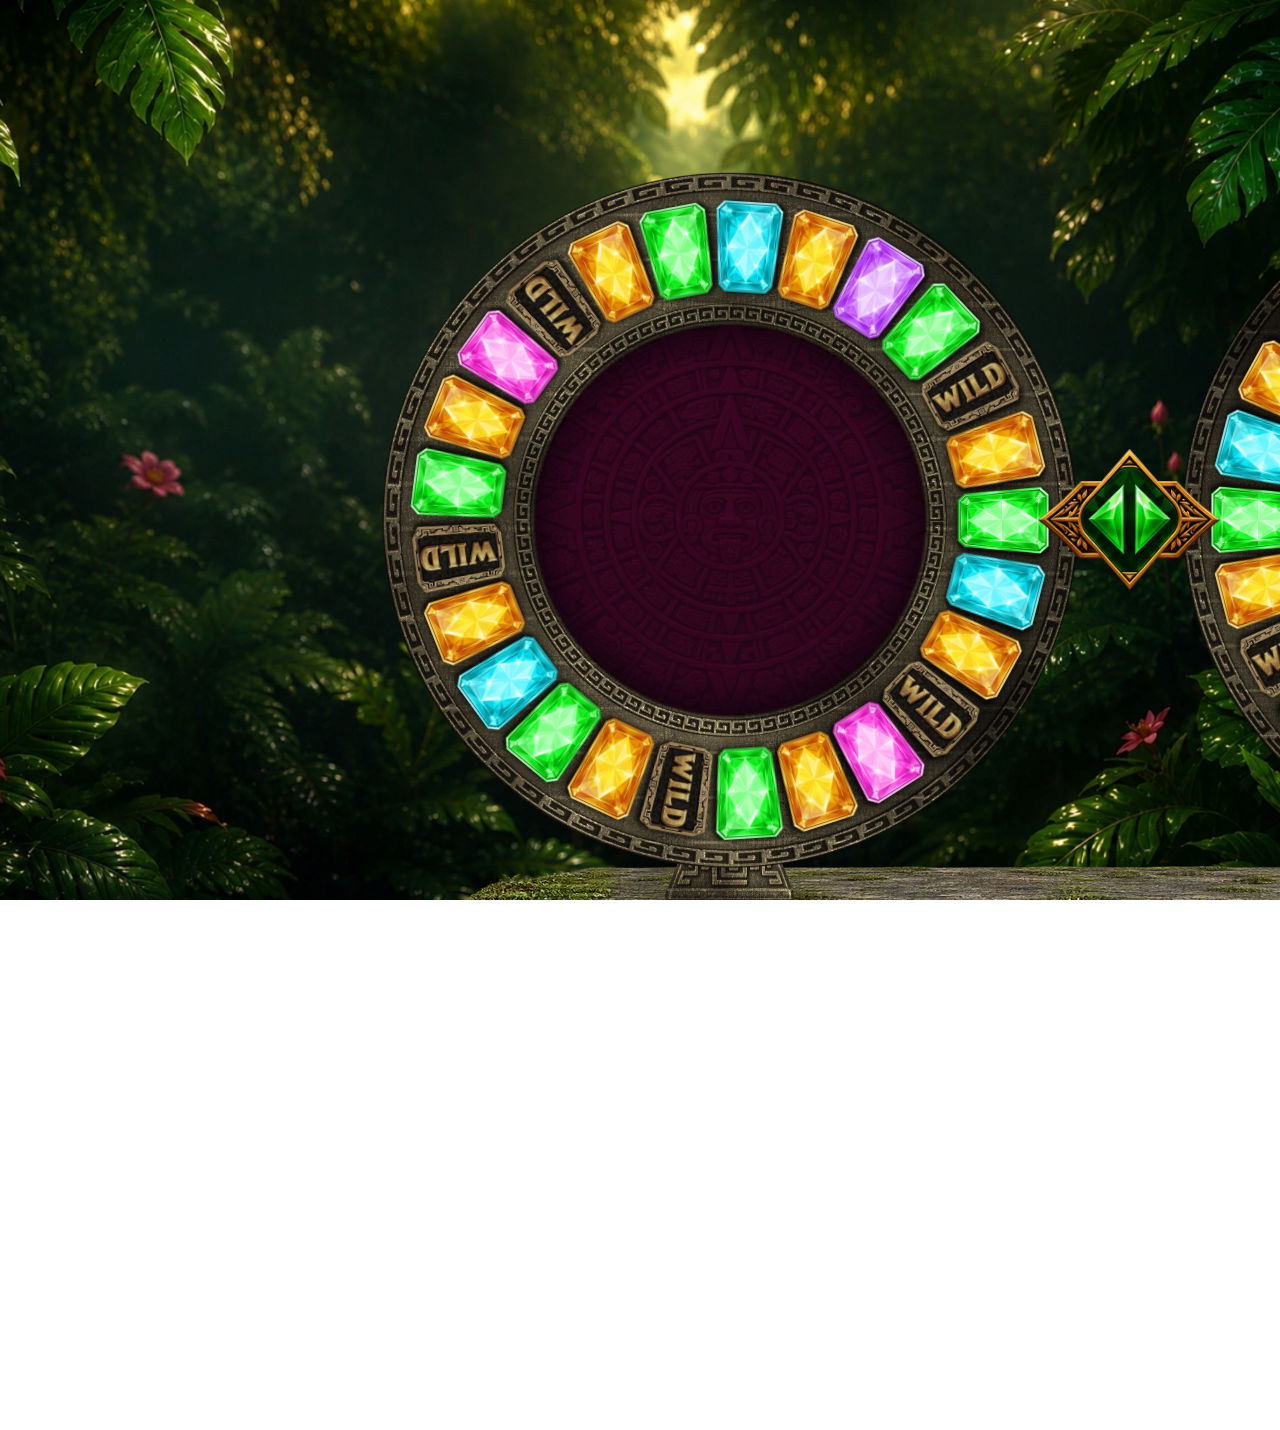
==== assets/wheel-v6clean-25/game-published/index.html @ 26af7097 "25-position aztec wheels like the live game: bigger gems (130 px), no separators, medallion +14 px s" ====
<!doctype html><html lang="en"><head><meta charset="utf-8"/><link rel="icon" href="./favicon.png"/><meta name="viewport" content="width=device-width,initial-scale=1"/><meta name="description" content="Web site created using create-react-app"/><title>Double Wheel</title><script src="./replay.js"></script><script defer="defer" src="./static/js/main.d348ebcc.js"></script><link href="./static/css/main.be085d95.css" rel="stylesheet"><style>.background_video{display:none!important}.wheel_stonesCon canvas,.wheel_stonesCon2 canvas{opacity:0!important}.wheel-container{scale:1.058;translate:138px -1px}.wheel-container2{scale:1.058;translate:205px 1px}.con-amazonPrincess{translate:-50px 0}.arrow-container{margin-left:170px}.App{background:#0b140d url(./static/media/background.c09b372e03a655d69d97.webp) center/cover no-repeat!important}.con-amazonPrincess{width:850px!important;height:850px!important}.con-amazonPrincess>div{transform:scale(2.8333);transform-origin:0 0}.CrashVisualization,.CrashHistoryBar,.topTableCounter_container,.PlayerList,.App>section{opacity:0!important;pointer-events:none!important}</style><style>.stonesCon img{width:130px!important;margin:0!important;filter:drop-shadow(0 6px 3px rgba(0,0,0,.7)) drop-shadow(0 0 5px rgba(0,0,0,.45))}.stonesCon img.wild{width:130px!important;margin:0!important}.stonesCon img.s1{left:812.7px;top:353.6px;transform:rotate(-14.40deg)}.stonesCon img.s2{left:825.0px;top:450.6px;transform:rotate(0.00deg)}.stonesCon img.s3{left:812.7px;top:547.6px;transform:rotate(14.40deg)}.stonesCon img.s4{left:776.8px;top:638.5px;transform:rotate(28.80deg)}.stonesCon img.s5{left:719.3px;top:717.6px;transform:rotate(43.20deg)}.stonesCon img.s6{left:644.0px;top:779.9px;transform:rotate(57.60deg)}.stonesCon img.s7{left:555.5px;top:821.5px;transform:rotate(72.00deg)}.stonesCon img.s8{left:459.5px;top:839.8px;transform:rotate(86.40deg)}.stonesCon img.s9{left:361.9px;top:833.7px;transform:rotate(100.80deg)}.stonesCon img.s10{left:268.9px;top:803.5px;transform:rotate(115.20deg)}.stonesCon img.s11{left:186.4px;top:751.1px;transform:rotate(129.60deg)}.stonesCon img.s12{left:119.5px;top:679.8px;transform:rotate(144.00deg)}.stonesCon img.s13{left:72.4px;top:594.2px;transform:rotate(158.40deg)}.stonesCon img.s14{left:48.1px;top:499.5px;transform:rotate(172.80deg)}.stonesCon img.s15{left:48.1px;top:401.7px;transform:rotate(187.20deg)}.stonesCon img.s16{left:72.4px;top:307.0px;transform:rotate(201.60deg)}.stonesCon img.s17{left:119.5px;top:221.4px;transform:rotate(216.00deg)}.stonesCon img.s18{left:186.4px;top:150.1px;transform:rotate(230.40deg)}.stonesCon img.s19{left:268.9px;top:97.7px;transform:rotate(244.80deg)}.stonesCon img.s20{left:361.9px;top:67.5px;transform:rotate(259.20deg)}</style><style>
@font-face{font-family:"AlfaSC";src:url(./static/media/alfa-x.woff) format("woff");font-display:block}
/* multiplier: carved gold numerals, optically centred on the medallion (wheel centre is at y=572 inside the container) */
.wheel-container #final-value,.wheel-container2 #final-value,.wheel-container #final-valueSecond,.wheel-container2 #final-valueSecond,.wheel-container .final-value,.wheel-container2 .final-value{font-family:"AlfaSC",serif!important;font-size:200px!important;line-height:1!important;height:auto!important;letter-spacing:0!important;top:calc(572px - 0.461em)!important;filter:drop-shadow(0 4px 0 #4a2704) drop-shadow(0 9px 10px rgba(0,0,0,.55))}
.wheel-container #final-value:has(.color_wild),.wheel-container2 #final-value:has(.color_wild),.wheel-container #final-valueSecond:has(.color_wild),.wheel-container2 #final-valueSecond:has(.color_wild){font-size:128px!important}
.wheel-container #final-value span.color_wild,.wheel-container2 #final-value span.color_wild,.wheel-container #final-valueSecond span.color_wild,.wheel-container2 #final-valueSecond span.color_wild{text-transform:uppercase}
.wheel-container #final-value span,.wheel-container2 #final-value span,.wheel-container #final-valueSecond span,.wheel-container2 #final-valueSecond span,.wheel-container .final-value span,.wheel-container2 .final-value span{background:linear-gradient(180deg,#fff4b8 0%,#f7cb4d 36%,#dc8e1c 68%,#93500a 100%)!important;-webkit-background-clip:text!important;background-clip:text!important}
</style><style>
/* stone altar under the wheels + a bronze foot under each wheel (painted below the wheels, above the background) */
.con-doubleWheel::before{content:"";position:absolute;left:0;top:0;width:1920px;height:1080px;pointer-events:none;background-repeat:no-repeat;background-image:url(./static/media/foot.webp),url(./static/media/foot.webp),radial-gradient(ellipse at center,rgba(0,0,0,.6) 0,rgba(0,0,0,.35) 45%,rgba(0,0,0,0) 72%),radial-gradient(ellipse at center,rgba(0,0,0,.6) 0,rgba(0,0,0,.35) 45%,rgba(0,0,0,0) 72%),url(./static/media/altar.webp);background-size:130px 70px,130px 70px,190px 26px,190px 26px,1400px 196px;background-position:628px 850px,1428px 850px,598px 906px,1398px 906px,421px 885px}
.sound-toggle{display:none!important}</style><style>.stonesCon img.s21{left:459.5px;top:61.4px;transform:rotate(273.60deg)}.stonesCon img.s22{left:555.5px;top:79.7px;transform:rotate(288.00deg)}.stonesCon img.s23{left:644.0px;top:121.3px;transform:rotate(302.40deg)}.stonesCon img.s24{left:719.3px;top:183.6px;transform:rotate(316.80deg)}.stonesCon img.s25{left:776.8px;top:262.7px;transform:rotate(331.20deg)}</style></head><body><noscript>You need to enable JavaScript to run this app.</noscript><div id="root"></div></body></html>
---- assets/wheel-v6clean-25/game-published/static/css/main.be085d95.css ----
body{-webkit-font-smoothing:antialiased;-moz-osx-font-smoothing:grayscale;font-family:-apple-system,BlinkMacSystemFont,Segoe UI,Roboto,Oxygen,Ubuntu,Cantarell,Fira Sans,Droid Sans,Helvetica Neue,sans-serif;margin:0}code{font-family:source-code-pro,Menlo,Monaco,Consolas,Courier New,monospace}@font-face{font-family:RubikRegular;src:url(../../static/media/Rubik-Regular.37a4d906e92edcd9484c.woff2) format("TrueType")}@font-face{font-family:RubikMedium;src:url(../../static/media/Rubik-Medium.4ddab52b8ff256c80834.woff2) format("TrueType")}@font-face{font-family:RubikLight;src:url(../../static/media/Rubik-Light.8e4b01844ace913e46fc.woff2) format("TrueType")}@font-face{font-family:RubikBold;src:url(../../static/media/Rubik-Bold.d6173c485abd77e07f4b.woff2) format("TrueType")}@font-face{font-family:RubikExtraBold;src:url(../../static/media/Rubik-ExtraBold.1ab45dd33fc066882b45.woff2) format("TrueType")}::-webkit-scrollbar-thumb{border-color:inherit;border-radius:4px;border-style:inset outset outset inset;border-width:8px}::-webkit-scrollbar{height:8px;width:8px}body,html{overflow:hidden}body{--col_1:#f7c328;--col_2:#3ff419;--col_3:#00edff;--col_4:#ff22d6;--col_5:#cc74ff;--grd_gray:linear-gradient(180deg,#c4c4c4,#8b8b8b);--grd_1:linear-gradient(180deg,#ebdd85,#f7c328);--grd_2:linear-gradient(180deg,#3ff419,#258e0f);--grd_3:linear-gradient(180deg,#00edff,#00929d);--grd_4:linear-gradient(180deg,#ff22d6,#ac008c);--grd_5:linear-gradient(180deg,#cc74ff,#6a00b8);--grd_6:linear-gradient(135deg,#f7c328,#3ff419 25%,#00929d 50%,#ff22d6 75%,#cc74ff);--grdRight_1:linear-gradient(90deg,#ebdd85,#f7c328);--grdRight_2:linear-gradient(90deg,#3ff419,#258e0f);--grdRight_3:linear-gradient(90deg,#00edff,#00929d);--grdRight_4:linear-gradient(90deg,#ff22d6,#ac008c);--grdRight_5:linear-gradient(90deg,#cc74ff,#6a00b8);--grdRight_6:linear-gradient(90deg,#f7c328,#3ff419 25%,#00929d 50%,#ff22d6 75%,#cc74ff)}.con-amazonPrincess{bottom:91px;left:-160px;position:absolute;z-index:3}.con-amazonPrincess.pi{bottom:302px;left:120px;transform:scale(2)}.container.prodSTB .nrWinnings .whiteTxt{display:none!important}.roulette-toast{align-items:center;box-sizing:border-box;color:#fff;display:flex;font-size:40px;font-weight:800;isolation:isolate;justify-content:center;line-height:44px;min-height:145px;padding:5px 40px 40px;position:relative;text-align:center;width:100%}.roulette-toast:before{background-image:url(../../static/media/toastB.0a3cec266608dc8d7f9d.webp);background-position:50%;background-repeat:no-repeat;background-size:100% 105%;content:"";inset:0;pointer-events:none;position:absolute;z-index:-1}.rh5v-Overlay_inner{display:none}.stonesCon{height:1000px;margin-top:72px;overflow:visible;width:1000px;z-index:2}.stonesCon img{height:auto;position:absolute;width:120px}.stonesCon img.wild{width:130px}.stonesCon img.s1{display:block;left:823px;top:354px;transform:rotate(-14.4deg)}.stonesCon img.s2{display:block;left:835px;top:453px;transform:rotate(0deg)}.stonesCon img.s3{display:block;left:823px;top:551px;transform:rotate(14.4deg)}.stonesCon img.s4{display:block;left:786px;top:644px;transform:rotate(28.8deg)}.stonesCon img.s5{display:block;left:723px;top:721px;transform:rotate(43.2deg)}.stonesCon img.s6{display:block;left:652px;top:788px;transform:rotate(57.6deg)}.stonesCon img.s7{display:block;left:563px;top:830px;transform:rotate(72deg)}.stonesCon img.s8{display:block;left:466px;top:849px;transform:rotate(86.4deg)}.stonesCon img.s9{display:block;left:362px;top:839px;transform:rotate(100.8deg)}.stonesCon img.s10{display:block;left:272px;top:812px;transform:rotate(.32turn)}.stonesCon img.s11{display:block;left:188px;top:758px;transform:rotate(.36turn)}.stonesCon img.s12{display:block;left:121px;top:686px;transform:rotate(144deg)}.stonesCon img.s13{display:block;left:74px;top:600px;transform:rotate(.44turn)}.stonesCon img.s14{display:block;left:41px;top:501px;transform:rotate(172.8deg)}.stonesCon img.s15{display:block;left:49px;top:405px;transform:rotate(.52turn)}.stonesCon img.s16{display:block;left:74px;top:310px;transform:rotate(201.6deg)}.stonesCon img.s17{display:block;left:121px;top:224px;transform:rotate(216deg)}.stonesCon img.s18{display:block;left:182px;top:143px;transform:rotate(.64turn)}.stonesCon img.s19{display:block;left:272px;top:99px;transform:rotate(.68turn)}.stonesCon img.s20{display:block;left:365px;top:68px;transform:rotate(.72turn)}.stonesCon img.s21{display:block;left:464px;top:61px;transform:rotate(.76turn)}.stonesCon img.s22{display:block;left:561px;top:78px;transform:rotate(288deg)}.stonesCon img.s23{display:block;left:649px;top:120px;transform:rotate(.84turn)}.stonesCon img.s24{display:block;left:725px;top:184px;transform:rotate(.88turn)}.stonesCon img.s25{display:block;left:780px;top:259px;transform:rotate(331.2deg)}.stonesCon img.s26,.stonesCon img.s27,.stonesCon img.s28,.stonesCon img.s29,.stonesCon img.s30{display:none}.wheel_stonesCon,.wheel_stonesCon2{height:1000px;margin-top:12px;overflow:visible;position:relative;width:1000px}.wheel_stonesCon .wheel-background,.wheel_stonesCon2 .wheel-background{height:100%;left:0;object-fit:contain;overflow:hidden;position:absolute;top:0;width:100%;z-index:0}.wheel_stonesCon canvas,.wheel_stonesCon2 canvas{position:relative;z-index:1}.con-doubleWheel{height:100%;left:37px;position:absolute;top:-20px;width:100%;z-index:0}.wheel-container{margin-left:55px}.wheel-container,.wheel-container2{margin-top:-20px;position:absolute;top:0!important;transform:scale(.662)}.wheel-container canvas,.wheel-container2 canvas{height:1000px!important;left:0;position:absolute;top:0;width:1000px!important;z-index:0}.wheel-container #spin-btn,.wheel-container2 #spin-btn{align-items:center;background-color:#fff;border-radius:200px;color:#fff;display:flex;font-size:0;height:50px;justify-content:center;left:979px;line-height:28px;max-height:200px;max-width:200px;padding:0;position:absolute;text-align:center;top:473px;width:50px;z-index:100}.wheel-container .final-value,.wheel-container2 .final-value{border-radius:10px;font-family:RubikExtraBold;font-size:200px;left:379px;letter-spacing:-6px;position:absolute;text-align:center;text-shadow:1px 1px 6px #000;top:440px;width:417px;z-index:2}.wheel-container .final-value span,.wheel-container2 .final-value span{-webkit-text-fill-color:#0000!important;background-clip:text!important;-webkit-background-clip:text!important;background-image:none;color:#0000!important;text-shadow:none!important}.wheel-container .final-value span.color_wild,.wheel-container2 .final-value span.color_wild{background:var(--grdRight_1)}.wheel-container .final-value span.color_gold,.wheel-container2 .final-value span.color_gold{background:var(--grd_1)}.wheel-container .final-value span.color_green,.wheel-container2 .final-value span.color_green{background:var(--grd_2)}.wheel-container .final-value span.color_blue,.wheel-container2 .final-value span.color_blue{background:var(--grd_3)}.wheel-container .final-value span.color_pink,.wheel-container2 .final-value span.color_pink{background:var(--grd_4)}.wheel-container .final-value span.color_violet,.wheel-container2 .final-value span.color_violet{background:var(--grd_5)}.wheel-container .final-value #final-value,.wheel-container .final-value #final-valueSecond,.wheel-container2 .final-value #final-value,.wheel-container2 .final-value #final-valueSecond{display:none}.wheel-container #final-value,.wheel-container #final-valueSecond,.wheel-container2 #final-value,.wheel-container2 #final-valueSecond{background:none;border-radius:10px;color:#fff;font-family:RubikExtraBold;font-size:200px;left:186px;letter-spacing:4px;position:absolute;text-align:center;text-shadow:1px 1px 6px #000;top:456px;width:628px;z-index:2}.wheel-container #final-value #final-valueSecond,.wheel-container #final-valueSecond #final-valueSecond,.wheel-container2 #final-value #final-valueSecond,.wheel-container2 #final-valueSecond #final-valueSecond{transform:rotate(180deg)}.wheel-container #final-value span,.wheel-container #final-valueSecond span,.wheel-container2 #final-value span,.wheel-container2 #final-valueSecond span{-webkit-text-fill-color:#0000!important;background-clip:text!important;-webkit-background-clip:text!important;background-image:none;color:#0000!important;text-shadow:none!important}.wheel-container #final-value span.color_wild,.wheel-container #final-valueSecond span.color_wild,.wheel-container2 #final-value span.color_wild,.wheel-container2 #final-valueSecond span.color_wild{background:var(--grdRight_1)}.wheel-container #final-value span.color_gold,.wheel-container #final-valueSecond span.color_gold,.wheel-container2 #final-value span.color_gold,.wheel-container2 #final-valueSecond span.color_gold{background:var(--grd_1)}.wheel-container #final-value span.color_green,.wheel-container #final-valueSecond span.color_green,.wheel-container2 #final-value span.color_green,.wheel-container2 #final-valueSecond span.color_green{background:var(--grd_2)}.wheel-container #final-value span.color_blue,.wheel-container #final-valueSecond span.color_blue,.wheel-container2 #final-value span.color_blue,.wheel-container2 #final-valueSecond span.color_blue{background:var(--grd_3)}.wheel-container #final-value span.color_pink,.wheel-container #final-valueSecond span.color_pink,.wheel-container2 #final-value span.color_pink,.wheel-container2 #final-valueSecond span.color_pink{background:var(--grd_4)}.wheel-container #final-value span.color_violet,.wheel-container #final-valueSecond span.color_violet,.wheel-container2 #final-value span.color_violet,.wheel-container2 #final-valueSecond span.color_violet{background:var(--grd_5)}.wheel-container #final-value span.color_multicolor.resultColors_12,.wheel-container #final-valueSecond span.color_multicolor.resultColors_12,.wheel-container2 #final-value span.color_multicolor.resultColors_12,.wheel-container2 #final-valueSecond span.color_multicolor.resultColors_12{background:linear-gradient(90deg,var(--col_1) 0,var(--col_2) 100%)}.wheel-container #final-value span.color_multicolor.resultColors_21,.wheel-container #final-valueSecond span.color_multicolor.resultColors_21,.wheel-container2 #final-value span.color_multicolor.resultColors_21,.wheel-container2 #final-valueSecond span.color_multicolor.resultColors_21{background:linear-gradient(90deg,var(--col_2) 0,var(--col_1) 100%)}.wheel-container #final-value span.color_multicolor.resultColors_13,.wheel-container #final-valueSecond span.color_multicolor.resultColors_13,.wheel-container2 #final-value span.color_multicolor.resultColors_13,.wheel-container2 #final-valueSecond span.color_multicolor.resultColors_13{background:linear-gradient(90deg,var(--col_1) 0,var(--col_3) 100%)}.wheel-container #final-value span.color_multicolor.resultColors_31,.wheel-container #final-valueSecond span.color_multicolor.resultColors_31,.wheel-container2 #final-value span.color_multicolor.resultColors_31,.wheel-container2 #final-valueSecond span.color_multicolor.resultColors_31{background:linear-gradient(90deg,var(--col_3) 0,var(--col_1) 100%)}.wheel-container #final-value span.color_multicolor.resultColors_14,.wheel-container #final-valueSecond span.color_multicolor.resultColors_14,.wheel-container2 #final-value span.color_multicolor.resultColors_14,.wheel-container2 #final-valueSecond span.color_multicolor.resultColors_14{background:linear-gradient(90deg,var(--col_1) 0,var(--col_4) 100%)}.wheel-container #final-value span.color_multicolor.resultColors_41,.wheel-container #final-valueSecond span.color_multicolor.resultColors_41,.wheel-container2 #final-value span.color_multicolor.resultColors_41,.wheel-container2 #final-valueSecond span.color_multicolor.resultColors_41{background:linear-gradient(90deg,var(--col_4) 0,var(--col_1) 100%)}.wheel-container #final-value span.color_multicolor.resultColors_15,.wheel-container #final-valueSecond span.color_multicolor.resultColors_15,.wheel-container2 #final-value span.color_multicolor.resultColors_15,.wheel-container2 #final-valueSecond span.color_multicolor.resultColors_15{background:linear-gradient(90deg,var(--col_1) 0,var(--col_5) 100%)}.wheel-container #final-value span.color_multicolor.resultColors_51,.wheel-container #final-valueSecond span.color_multicolor.resultColors_51,.wheel-container2 #final-value span.color_multicolor.resultColors_51,.wheel-container2 #final-valueSecond span.color_multicolor.resultColors_51{background:linear-gradient(90deg,var(--col_5) 0,var(--col_1) 100%)}.wheel-container #final-value span.color_multicolor.resultColors_23,.wheel-container #final-valueSecond span.color_multicolor.resultColors_23,.wheel-container2 #final-value span.color_multicolor.resultColors_23,.wheel-container2 #final-valueSecond span.color_multicolor.resultColors_23{background:linear-gradient(90deg,var(--col_2) 0,var(--col_3) 100%)}.wheel-container #final-value span.color_multicolor.resultColors_32,.wheel-container #final-valueSecond span.color_multicolor.resultColors_32,.wheel-container2 #final-value span.color_multicolor.resultColors_32,.wheel-container2 #final-valueSecond span.color_multicolor.resultColors_32{background:linear-gradient(90deg,var(--col_3) 0,var(--col_2) 100%)}.wheel-container #final-value span.color_multicolor.resultColors_24,.wheel-container #final-valueSecond span.color_multicolor.resultColors_24,.wheel-container2 #final-value span.color_multicolor.resultColors_24,.wheel-container2 #final-valueSecond span.color_multicolor.resultColors_24{background:linear-gradient(90deg,var(--col_2) 0,var(--col_4) 100%)}.wheel-container #final-value span.color_multicolor.resultColors_42,.wheel-container #final-valueSecond span.color_multicolor.resultColors_42,.wheel-container2 #final-value span.color_multicolor.resultColors_42,.wheel-container2 #final-valueSecond span.color_multicolor.resultColors_42{background:linear-gradient(90deg,var(--col_4) 0,var(--col_2) 100%)}.wheel-container #final-value span.color_multicolor.resultColors_25,.wheel-container #final-valueSecond span.color_multicolor.resultColors_25,.wheel-container2 #final-value span.color_multicolor.resultColors_25,.wheel-container2 #final-valueSecond span.color_multicolor.resultColors_25{background:linear-gradient(90deg,var(--col_2) 0,var(--col_5) 100%)}.wheel-container #final-value span.color_multicolor.resultColors_52,.wheel-container #final-valueSecond span.color_multicolor.resultColors_52,.wheel-container2 #final-value span.color_multicolor.resultColors_52,.wheel-container2 #final-valueSecond span.color_multicolor.resultColors_52{background:linear-gradient(90deg,var(--col_5) 0,var(--col_2) 100%)}.wheel-container #final-value span.color_multicolor.resultColors_34,.wheel-container #final-valueSecond span.color_multicolor.resultColors_34,.wheel-container2 #final-value span.color_multicolor.resultColors_34,.wheel-container2 #final-valueSecond span.color_multicolor.resultColors_34{background:linear-gradient(90deg,var(--col_3) 0,var(--col_4) 100%)}.wheel-container #final-value span.color_multicolor.resultColors_43,.wheel-container #final-valueSecond span.color_multicolor.resultColors_43,.wheel-container2 #final-value span.color_multicolor.resultColors_43,.wheel-container2 #final-valueSecond span.color_multicolor.resultColors_43{background:linear-gradient(90deg,var(--col_4) 0,var(--col_3) 100%)}.wheel-container #final-value span.color_multicolor.resultColors_35,.wheel-container #final-valueSecond span.color_multicolor.resultColors_35,.wheel-container2 #final-value span.color_multicolor.resultColors_35,.wheel-container2 #final-valueSecond span.color_multicolor.resultColors_35{background:linear-gradient(90deg,var(--col_3) 0,var(--col_5) 100%)}.wheel-container #final-value span.color_multicolor.resultColors_53,.wheel-container #final-valueSecond span.color_multicolor.resultColors_53,.wheel-container2 #final-value span.color_multicolor.resultColors_53,.wheel-container2 #final-valueSecond span.color_multicolor.resultColors_53{background:linear-gradient(90deg,var(--col_5) 0,var(--col_3) 100%)}.wheel-container #final-value span.color_multicolor.resultColors_45,.wheel-container #final-valueSecond span.color_multicolor.resultColors_45,.wheel-container2 #final-value span.color_multicolor.resultColors_45,.wheel-container2 #final-valueSecond span.color_multicolor.resultColors_45{background:linear-gradient(90deg,var(--col_4) 0,var(--col_5) 100%)}.wheel-container #final-value span.color_multicolor.resultColors_54,.wheel-container #final-valueSecond span.color_multicolor.resultColors_54,.wheel-container2 #final-value span.color_multicolor.resultColors_54,.wheel-container2 #final-valueSecond span.color_multicolor.resultColors_54{background:linear-gradient(90deg,var(--col_5) 0,var(--col_4) 100%)}.wheel-container #final-valueSecond,.wheel-container2 #final-valueSecond{transform:rotate(180deg)}.wheel-container .goodLuck,.wheel-container2 .goodLuck{font-family:RubikBold;font-size:70px;letter-spacing:-2px;line-height:123px;margin:0;width:417px}.spinner-arrow{display:none;height:auto;left:878px;position:fixed;top:468px;width:40px;z-index:1}.spinner-arrow.second{height:auto;left:924px;top:469px;width:40px}.arrow-container{left:831px;position:absolute;top:461px;z-index:1}.arrow-container img#centerGems{height:auto;left:40px;position:absolute;top:8px;width:104px}.arrow-container img#leftArrow{left:0;position:absolute;top:40px;width:100px;z-index:-1}.arrow-container img#rightArrow{left:82px;position:absolute;top:40px;width:100px;z-index:-1}.wheel-container2{margin-left:788px!important;margin-top:28px;transform:rotate(180deg) scale(.662)!important}.jackpotHeader{height:50px;position:absolute;top:65px}.jackpotFooter,.jackpotHeader{background-color:#ff191980;width:100%;z-index:2}.jackpotFooter{bottom:0;height:40px;position:fixed}.nextcrashOddLimit{left:140px;opacity:0;position:relative;text-align:center;top:44px;width:1000px}.nextcrashOddLimit.hidden_false{opacity:1}.nextcrashOddLimit .limit{border-top:1px solid #d8135a;color:#fff;font-family:RubikBold;font-size:25px;line-height:70px;margin-top:42px}.nextcrashOddLimit:before{border-radius:20px;content:"";height:29px;left:488px;position:absolute;top:-17px;width:29px}.nextcrashOddLimit.color1:before{background:linear-gradient(180.29deg,#ededed -7.09%,#c3aedd 84.66%)}.nextcrashOddLimit.color2:before{background:linear-gradient(179.66deg,#ffe814 10.63%,#f90 99.71%)}.nextcrashOddLimit.color3:before{background:linear-gradient(180deg,#53ff32 -7.38%,#179f24)}.nextcrashOddLimit.color4:before{background:linear-gradient(180deg,#32daff -7.38%,#0084e4)}.nextcrashOddLimit.color5:before{background:linear-gradient(180.26deg,#f37efd -13.76%,#f850d3 -3.54%,#ff0ee7 99.78%)}.nextcrashOddLimit.color6:before{background:linear-gradient(90deg,#fff5a1,#ffec41)}.nextcrashOddLimit.color7:before{background:linear-gradient(180deg,#acb4fe 15.59%,#c890ff 78.93%)}.nextcrashOddLimit.color8:before{background:linear-gradient(179.92deg,#8bffff 11.44%,#03c3c3 82.26%)}.nextcrashOddLimit.color9:before{background:linear-gradient(90deg,#ff6fbc,#ff6ac9)}.nextcrashOddLimit.color10:before{background:linear-gradient(90deg,#83ff25,#f0ff91)}.winners-anim-con{height:720px;left:5px;overflow:visible;position:absolute;top:360px;width:1380px;z-index:11}.winners-anim-con .Winner{position:absolute;top:0}.winners-anim-con .Winner.hide_true{display:none}.winners-anim-con .Winner.played_true .win-box{visibility:hidden}.winners-anim-con .win-box{background-image:url(../../static/media/winnerBox.561e4512cd97a2faa974.webp);background-position:50%;background-repeat:no-repeat;background-size:contain;border-radius:12px!important;display:flex;flex-direction:column;justify-content:space-between;padding:25px 83px;width:fit-content}.winners-anim-con .win-box div.flex{display:flex;justify-content:space-between;margin-top:10px}.winners-anim-con .win-box div.flex div{color:#fff;font-family:RubikBold;font-size:24px;height:26px;letter-spacing:1px;line-height:26px;text-align:left}.winners-anim-con .win-box div.flex div:last-child{font-size:27px;letter-spacing:1px;text-align:right}.winners-anim-con .win-box .flex+div{-webkit-text-fill-color:#0000;-webkit-background-clip:text!important;color:#fff;font-family:RubikMedium;font-size:48px;letter-spacing:1px;line-height:70px;padding:0 10px;text-align:center}.winners-anim-con .win-box.color_multicolor .flex+div{background:var(--grd_6)}.winners-anim-con .win-box.color_gold .flex+div{background:var(--grd_1)}.winners-anim-con .win-box.color_green .flex+div{background:var(--grd_2)}.winners-anim-con .win-box.color_blue .flex+div{background:var(--grd_3)}.winners-anim-con .win-box.color_pink .flex+div{background:var(--grd_4)}.winners-anim-con .win-box.color_violet .flex+div{background:var(--grd_5)}.loading-container{align-items:center;background-color:#0e062d;display:flex;justify-content:center;min-height:1080px;width:100%}.loading-container .message-con{color:#fff;font-family:RubikMedium;font-size:22px;position:absolute;text-transform:uppercase;top:150px}.morph-container{align-items:center;display:flex;height:700px;justify-content:center;position:absolute;width:1375px;z-index:1}#fromLottie,#toLottie{position:absolute;width:auto}#fromLottie.poz_1,#toLottie.poz_1{height:1360px;top:-50px}#fromLottie.poz_2,#toLottie.poz_2{height:1230px;top:20px}#fromLottie.poz_3,#toLottie.poz_3{height:1260px;top:40px}#fromLottie.poz_4,#toLottie.poz_4{height:1170px;top:50px}#fromLottie.poz_5,#toLottie.poz_5{height:1450px;top:30px}#fromLottie.poz_6,#toLottie.poz_6{height:1260px;top:0}#fromLottie.poz_7,#toLottie.poz_7{height:1220px;top:60px}#fromLottie.poz_8,#toLottie.poz_8{height:1450px;top:-80px}#fromLottie.poz_9,#toLottie.poz_9{height:1320px;top:-30px}#fromLottie.poz_10,#toLottie.poz_10{height:1570px;top:-20px}.con-spider{left:0;position:absolute;top:-188px}.randEl-container{height:1080px;left:0;position:absolute;top:0;width:1920px}.randEl-container .con-bat{height:auto;left:0;opacity:0;position:absolute;top:200px;width:400px}.App.container{height:100vh;position:relative;width:100vw}.particles{height:1024px;left:-1781px;opacity:.1;position:absolute;top:-1px;width:2583px;z-index:1}.animatedParticles{height:1080px;width:1920px;z-index:1}.animatedParticles,.animatedParticles .lottie_particlesDown{left:0;position:absolute;top:0}.animatedParticles .lottie_particlesUp{position:absolute;right:0;top:0}.background_video{background:url(../../static/media/background.c09b372e03a655d69d97.webp);background-color:#000;height:1080px;left:0;position:absolute;top:0;width:1920px;z-index:-1}.background_video.pi_false,.background_video.pi_true{background-position:50%;background-size:cover}.background_video.starting_true{left:0;position:fixed;top:0}.background_video.starting_false{height:1080px;left:0;position:fixed;top:0;width:1920px}.background_video:after{background:#ff8c57;background:radial-gradient(circle,#ff8c57 0,#e97c58 10%,#8d3a56 54%,#561056 85%,#3c0052 100%);content:"";height:1080px;left:0;opacity:.2;position:absolute;top:0;width:1920px;z-index:0}.CrashVisualization{left:0;position:absolute;top:-60px;width:100%;z-index:2}.CrashVisualization.client_Betone img.logoB{height:45px;margin:10px}.CrashVisualization.client_Betone .CrashVisualization__header{background:#020202}.CrashVisualization__header{border-radius:3px 3px 0 0;border-top:none;box-sizing:border-box;color:#fff;display:flex;font-size:30px;font-weight:700;grid-column:1/3;height:65px;justify-content:space-between;line-height:50px;margin:0;padding:0;position:fixed;text-align:center;top:10px;width:100%;z-index:9}.CrashVisualization__header:before{background:linear-gradient(180deg,#0009,#0000 50%);content:"";height:200px;left:0;position:absolute;top:-10px;width:100%;z-index:-1}.CrashVisualization__header .title{color:#eac810;font-size:46px;letter-spacing:1px;position:absolute;text-shadow:1px 1px 8px #000;width:1920px;z-index:1}.CrashVisualization__header .logoGame{background:url(../../static/media/logoGame.065776f18c896e63d374.webp);background-position:858px 0;background-repeat:no-repeat;background-size:204px;height:443px;position:absolute;text-align:center;width:1920px;z-index:-1}.CrashVisualization__header .sound-toggle{align-items:center;background:none;border:none;cursor:pointer;display:flex;height:65px;justify-content:center;outline:none;padding:8px;position:absolute;right:550px;top:0;width:65px;z-index:101}.CrashVisualization__header .sound-toggle img{display:block;filter:brightness(0) invert(1);height:45px;width:45px}.CrashVisualization__header .sound-toggle img:active,.CrashVisualization__header .sound-toggle img:hover{filter:brightness(0) invert(1) brightness(1.2)}.CrashVisualization__header .round{left:calc(50vw + 450px);line-height:65px;position:absolute}.CrashVisualization__header .round:before{background:#020202;border-bottom:1px solid #020202;border-bottom-left-radius:40px;border-top-left-radius:40px;content:"";height:55px;left:-40px;position:absolute;top:5px;width:550px;z-index:-1}.CrashVisualization__header .round .nr,.CrashVisualization__header .round .txt{color:#fff;font-family:RubikLight;margin-right:15px;text-transform:uppercase}.CrashVisualization__header .round .nr{-webkit-text-fill-color:#0000;-webkit-background-clip:text!important;background:var(--grd_1);font-size:28px;font-weight:700;letter-spacing:2px}.CrashVisualization__header .header-mid{height:65px;left:calc(50vw - 325px);position:absolute}.CrashVisualization__header .sub-title,.CrashVisualization__header .title{font-family:RubikBold;font-size:36px;position:relative;z-index:1}.CrashVisualization__header .title{line-height:65px;text-align:center;top:-128px;width:650px}.CrashVisualization__header .sub-title{font-family:RubikRegular;font-size:24px;top:-136px}.CrashVisualization__header .by{color:#4b4a4a;font-family:RubikLight;font-size:24px;letter-spacing:-1px;line-height:29px;position:absolute;right:684px;top:24px;z-index:10000}.CrashVisualization__header .currentTime{color:#000;display:flex;flex-direction:row;font-size:30px;height:65px;justify-content:end;margin:auto;position:fixed;right:15px;text-align:center;top:10px;will-change:auto;z-index:100}.CrashVisualization__header .currentTime .hour{border-radius:4px;color:#fff;font-family:RubikLight;font-size:38px;line-height:65px;min-width:160px;padding:0;right:1px;text-align:left}.CrashVisualization__header .currentTime .date{color:#cacaca;display:flex;flex-direction:column;font-family:RubikLight;font-size:18px;height:65px;justify-content:center;top:-1px}.CrashVisualization__header .currentTime .date span{line-height:21px}.CrashVisualization__header.client_prodOmni .title{left:-650px;text-align:center;top:0;width:100vw}.CrashVisualization__header.client_Betone .triangle-down{border-top:128px solid #98c154}.CrashVisualization__header.client_Betone .by{display:none}.CrashVisualization__header.client_prodMG{overflow:hidden}.CrashVisualization__header.client_prodMG .triangle-down{border-top:128px solid #b81d1e}.CrashVisualization__header.client_prodMG .MG_icon img.logoM.mag1{height:auto;left:10px!important;position:absolute;top:16px!important;width:60px;z-index:100}.CrashVisualization__header.client_prodMG .MG_icon img.logoM.mag2{height:45px;margin-left:75px;margin-top:13px;width:auto;z-index:100}.CrashVisualization__header.client_prodWIN img.logo{height:45px;margin-left:30px;margin-top:10px}.CrashVisualization__header.client_prodOmni .round .txt,.CrashVisualization__header.client_prodSUB .round .txt{color:#fff}.CrashVisualization__header.client_prodOmni img.logo,.CrashVisualization__header.client_prodSUB img.logo{height:45px;margin-left:30px;margin-top:10px}.CrashVisualization__header.client_CGT .currentTime .date{color:#fff}.CrashVisualization__header.client_CGT img.logo{height:65px;margin-left:15px;width:auto;z-index:2}.CrashVisualization__header.client_CGT img.logo.logo02_svg{height:45px!important;margin-top:10px!important}.CrashVisualization__header.client_CGT .round .txt{color:#fff;font-weight:700!important}.CrashVisualization__header.client_CGT .header-mid{left:auto;width:100%}.CrashVisualization__header.client_CGT .header-mid .title{top:auto}.CrashVisualization__header.client_Betone .header-mid{left:auto;width:100%}.CrashVisualization__header.client_Betone .header-mid .title{top:auto}.CrashVisualization__header.client_prodSTB .header-mid,.CrashVisualization__header.client_prodSUB .header-mid,.CrashVisualization__header.client_prodWIN .header-mid{left:auto;width:100%}.CrashVisualization__header.client_prodSTB .header-mid .title,.CrashVisualization__header.client_prodSUB .header-mid .title,.CrashVisualization__header.client_prodWIN .header-mid .title{top:auto!important}.CrashHistoryBar{background:#02020266;bottom:0;display:flex;flex-wrap:wrap;font-family:RubikRegular;height:95px;max-width:1920px;overflow:hidden;position:fixed;width:100%;z-index:10}.CrashHistoryBar .istoric-tilte{color:#fff;font-family:RubikLight;font-size:35px;font-weight:700;line-height:46px;padding:0 40px 0 17px;text-transform:lowercase}.CrashHistoryBar__round{display:flex;font-family:RubikMedium;font-size:32px;height:fit-content;line-height:40px;padding:3px 10px 2px;width:fit-content;z-index:10}.CrashHistoryBar__round .odd{-webkit-text-fill-color:#0000;-webkit-background-clip:text!important}.CrashHistoryBar__round.gray .odd{background:var(--grd_gray)}.CrashHistoryBar__round.gold .odd{background:var(--grdRight_1)}.CrashHistoryBar__round.green .odd{background:var(--grdRight_2)}.CrashHistoryBar__round.blue .odd{background:var(--grdRight_3)}.CrashHistoryBar__round.pink .odd{background:var(--grdRight_4)}.CrashHistoryBar__round.violet .odd{background:var(--grdRight_5)}.CrashHistoryBar__round svg{height:20px;margin-right:1px;margin-top:12px}.CrashCanvasForOdd-container{margin:0;text-align:center;width:1380px}.CrashCanvasForOdd-container .CrashCanvasForOdd{left:0;letter-spacing:-2px;position:absolute;top:-10px;width:1380px;will-change:auto;z-index:100}.CrashCanvasForOdd-container .CrashCanvasForOdd.first{left:430px}.CrashCanvasForOdd-container .CrashCanvasForOdd.smallest{left:400px}.CrashCanvasForOdd-container .CrashCanvasForOdd.small{left:330px}.CrashCanvasForOdd-container .CrashCanvasForOdd.big{left:240px}.CrashCanvasForOdd-container .CrashCanvasForOdd.bigger{left:210px}.CrashCanvasForOdd-container .CrashCanvasForOdd.biggest{left:140px}.con-breaking{margin-top:140px}.con-breaking div{margin-top:-40px!important}.CrashTopCashOuts.noPlayers+.con-Timer{left:-92px}.con-Timer{left:0;z-index:12}.con-Timer .txtLast5{color:#fff;font-family:RubikBold;font-size:100px;margin-top:130px;text-align:center;width:1920px}.con-Timer.last5_false{top:890px}.con-Timer.last5_false .con-progressBar .progressBar{top:-100px}.con-Timer.last5_true .con-seconds{top:500px}.con-Timer .last5 .txtLast5{color:#fff;font-family:RubikBold;font-size:50px;margin-left:121px;margin-top:-22px;text-align:center;width:1920px}.con-Timer .con-seconds{height:160px;margin-left:39px;margin-top:580px;text-align:center;width:1830px}.con-Timer .seconds{color:#fff;font-size:100px}.wagon-container{animation:wiggle .5s ease infinite;left:0;position:absolute;top:497px;width:1920px;z-index:0}.wagon-container img.wheel{width:100px}svg.wagonPath{margin-left:100px;width:1720px}#cart{height:600px;width:600px}.wagonPath{margin-top:472px}.wheels-con{bottom:167px;left:134px;position:absolute}.wheels-con .backWheel,.wheels-con .frontWheel{display:flex;justify-content:space-between;position:absolute;width:200px}.con-wheel{height:80px;position:relative;width:80px}.con-wheel img{left:0;position:absolute;top:0}.con-wheel img.bottom{height:auto;left:15px;top:-5px;width:80px;z-index:0}.con-wheel img.front{height:auto;width:80px;z-index:1}.con-wheel img.up{height:auto;left:16px;top:18px;width:50px;z-index:2}.con-Timer{height:100%;height:500px;left:-92px;position:absolute;top:0;width:100%}.con-Timer .last5Pi{color:#00ffc2;font-family:RubikBold;font-size:400px;margin:250px auto auto;text-align:center}.con-Timer .mainTimerVideo{height:160px;margin-top:10px;text-align:center;width:auto}.con-Timer .last5TimerVideo{height:auto;left:750px;margin:auto;position:absolute;top:-290px;width:420px}.con-Timer .txt{color:#fff;font-size:90px;left:0;top:40px}.con-Timer .Timer,.con-Timer .txt{font-family:RubikBold;position:absolute;text-align:center;width:100%}.con-Timer .Timer{font-size:500px;height:600px;overflow:hidden;top:250px}.con-Timer .Timer .char{color:#fff;height:600px;line-height:600px;margin:auto;overflow:hidden!important;text-align:left;width:350px}.con-Timer .Timer .char:before{content:none;position:absolute}.con-Timer .Timer .char.reanimate{background-image:none;color:#0000;height:600px;line-height:600px;text-align:left}.con-Timer .Timer .char.reanimate:before{animation:contor .9s linear;color:#fff;left:auto;position:absolute;text-align:left;white-space:pre;width:350px}.con-Timer .Timer .char.reanimate.it_0:before{content:"1\A 0\A"!important}.con-Timer .Timer .char.reanimate.it_1:before{content:"2\A 1\A"!important}.con-Timer .Timer .char.reanimate.it_2:before{content:"3\A 2\A"!important}.con-Timer .Timer .char.reanimate.it_3:before{content:"4\A 3\A"!important}.con-Timer .Timer .char.reanimate.it_4:before{content:"5\A 4\A"!important}.con-Timer .Timer .char.reanimate.it_5:before{content:"6\A 5\A"!important}.con-Timer .Timer .char.reanimate.it_6:before{content:"7\A 6\A"!important}.con-Timer .Timer .char.reanimate.it_7:before{content:"8\A 7\A"!important}.con-Timer .Timer .char.reanimate.it_8:before{content:"9\A 8\A"!important}.con-Timer .Timer .char.reanimate.it_9:before{content:"0\A 9\A"!important}.PlayerList{border-bottom-left-radius:20px;border-top-left-radius:20px;height:785px;margin:10px 0 0 26px;overflow:hidden;position:absolute;right:0;top:110px;width:350px;z-index:10}.PlayerList .content{background:#02020266;border:none!important;border-bottom-left-radius:30px;border-top-left-radius:30px;height:720px;overflow:hidden}.PlayerList.hidden_true{display:none}.PlayerList__playersList__row{display:flex;justify-content:space-between;overflow:hidden;width:100%}.PlayerList__playersList__row.PlayerList__playersList__row__winner{transform-origin:left center;will-change:transform,filter,box-shadow}.PlayerList__playersList__row.PlayerList__playersList__row__winner.multicolor{background:var(--grdRight_6)}.PlayerList__playersList__row.PlayerList__playersList__row__winner.gold{background:var(--grdRight_1)}.PlayerList__playersList__row.PlayerList__playersList__row__winner.green{background:var(--grdRight_2)}.PlayerList__playersList__row.PlayerList__playersList__row__winner.blue{background:var(--grdRight_3)}.PlayerList__playersList__row.PlayerList__playersList__row__winner.pink{background:var(--grdRight_4)}.PlayerList__playersList__row.PlayerList__playersList__row__winner.violet{background:var(--grdRight_5)}.PlayerList__playersList__row.PlayerList__playersList__row__winner div{color:#2f2f2f;font-family:RubikBold;font-size:28px;letter-spacing:-2px;line-height:55px}.PlayerList__playersList__row.PlayerList__playersList__row__winner .bet{color:#2f2f2f;padding-left:10px;text-align:left;width:30%}.PlayerList__playersList__row.PlayerList__playersList__row__winner .bet .currency{margin-left:4px}.PlayerList__playersList__row.PlayerList__playersList__row__winner .odd{text-align:center;width:30%}.PlayerList__playersList__row.PlayerList__playersList__row__winner .win{padding-right:4px;text-align:right;width:40%}.PlayerList__playersList__row.PlayerList__playersList__row__loser div,.PlayerList__playersList__row.PlayerList__playersList__row__pending div{color:#fff;font-family:RubikBold;font-size:18px;letter-spacing:1px;line-height:21px;padding:15px 0;text-align:center;width:33%}.PlayerList__playersList__row.PlayerList__playersList__row__loser div span.currency,.PlayerList__playersList__row.PlayerList__playersList__row__pending div span.currency{font-size:10px;margin-left:4px}.PlayerList__playersList__row.PlayerList__playersList__row__loser .bet,.PlayerList__playersList__row.PlayerList__playersList__row__pending .bet{padding-left:10px;text-align:left}.PlayerList__playersList__row.PlayerList__playersList__row__loser .odd,.PlayerList__playersList__row.PlayerList__playersList__row__pending .odd{-webkit-text-fill-color:#0000!important;background-clip:text!important;-webkit-background-clip:text!important;background-image:none;color:#0000!important;font-family:RubikExtraBold;font-size:22px;text-shadow:none!important}.PlayerList__playersList__row.PlayerList__playersList__row__loser .odd.multicolor,.PlayerList__playersList__row.PlayerList__playersList__row__pending .odd.multicolor{background:var(--grd_6)}.PlayerList__playersList__row.PlayerList__playersList__row__loser .odd.gold,.PlayerList__playersList__row.PlayerList__playersList__row__pending .odd.gold{background:var(--grd_1)}.PlayerList__playersList__row.PlayerList__playersList__row__loser .odd.green,.PlayerList__playersList__row.PlayerList__playersList__row__pending .odd.green{background:var(--grd_2)}.PlayerList__playersList__row.PlayerList__playersList__row__loser .odd.blue,.PlayerList__playersList__row.PlayerList__playersList__row__pending .odd.blue{background:var(--grd_3)}.PlayerList__playersList__row.PlayerList__playersList__row__loser .odd.pink,.PlayerList__playersList__row.PlayerList__playersList__row__pending .odd.pink{background:var(--grd_4)}.PlayerList__playersList__row.PlayerList__playersList__row__loser .odd.violet,.PlayerList__playersList__row.PlayerList__playersList__row__pending .odd.violet{background:var(--grd_5)}.PlayerList__playersList__row--highlight div{color:#cfcfcfe6;font-family:RubikBold;font-size:42px;line-height:70px;margin-bottom:16px;text-transform:lowercase}.PlayerList__playersList__row--highlight div:first-child{padding-left:10px}.PlayerList__playersList__row--highlight div:last-child{padding-right:10px;text-align:right}.PlayerList .nrWinnings{background:#02020299;border:3px ridge #5fe052;border-radius:50px;bottom:105px;font-family:RubikMedium;font-size:38px;line-height:54px;position:fixed;right:0;text-align:center;width:344px;z-index:100}.PlayerList .nrWinnings .winners{-webkit-text-fill-color:#0000;background:linear-gradient(180deg,#65ff27,#3fd005);-webkit-background-clip:text;background-clip:text;text-shadow:1px 1px 4px #ffffff40}.PlayerList .nrWinnings .from{color:#fff}.PlayerList .nrWinnings .grdGreen{-webkit-text-fill-color:#0000;background:-webkit-linear-gradient(180deg,#65ff27,#3fd005);-webkit-background-clip:text}.PlayerList .nrWinnings .white{color:#fff;text-shadow:1px 1px #000}.PlayerList .nrWinnings.pi_true{background:none;-webkit-background-clip:revert;color:#00ffc2}.PlayerList__rows .noBets{background:linear-gradient(60deg,#ab08f7,#a65ff2,#db00ac,#d55ff2);background-position:0 50%;background-size:300% 300%;border-radius:10px;margin-top:20px;padding:2px;text-shadow:1px 1px 4px #000;width:100%}.PlayerList__rows .noBets p{font-size:24px;width:calc(100% - 6px)}.CrashTopCashOuts{margin-left:0;margin-top:100px;position:relative}.CrashTopCashOuts.players:after{background-image:url(../../static/media/flower_right.72544b82a246ac34d5e5.webp);background-position:50%;background-repeat:no-repeat;background-size:100%;bottom:-93px;content:"";height:297px;position:absolute;right:0;width:519px;z-index:1}.CrashTopCashOuts .CrashTopCashOuts__rows{color:#fff;height:660px;margin:-26px auto;padding-top:50px;position:relative;width:1500px;z-index:-2}.CrashTopCashOuts .CrashTopCashOuts__rows:before{background-image:url(../../static/media/frame.2bfb4ce62308e6b3f99a.webp);background-position:50%;background-repeat:no-repeat;background-size:contain;content:"";height:660px;left:0;position:absolute;top:0;width:1500px;z-index:-1}.CrashTopCashOuts .title_topCashout{background-image:url(../../static/media/titleFrame.d238f87da281804ada14.webp);background-position:50%;background-repeat:no-repeat;background-size:contain;font-family:RubikBold;font-size:70px;height:200px;letter-spacing:0;line-height:100px;margin:auto;position:relative;text-align:center;text-transform:uppercase;width:1000px}.CrashTopCashOuts .title_topCashout:before{background-size:82%;right:-175px;top:0}.CrashTopCashOuts .title_topCashout:after,.CrashTopCashOuts .title_topCashout:before{background-image:url(../../static/media/flowers.7a33a967c37458f76f95.webp);background-position:50%;background-repeat:no-repeat;content:"";height:253px;position:absolute;width:637px;z-index:-1}.CrashTopCashOuts .title_topCashout:after{background-size:69%;left:-273px;top:10px}.CrashTopCashOuts .title_topCashout .txt{-webkit-text-fill-color:#0000;background:var(--grd_1);-webkit-background-clip:text;line-height:200px}.CrashTopCashOuts .title_topCashout .txt:before{background-size:80%;left:-225px}.CrashTopCashOuts .title_topCashout .txt:after,.CrashTopCashOuts .title_topCashout .txt:before{background-image:url(../../static/media/flowers.7a33a967c37458f76f95.webp);background-position:50%;background-repeat:no-repeat;content:"";height:253px;position:absolute;top:0;width:637px;z-index:-1}.CrashTopCashOuts .title_topCashout .txt:after{background-size:88%;right:-175px}.CrashTopCashOuts .CrashStatus__topCashOuts__row{align-items:center;display:flex;font-family:RubikRegular;font-size:30px;height:120px;justify-content:space-between;padding:0 30px 0 100px}.CrashTopCashOuts .CrashStatus__topCashOuts__row .trofeu img{height:auto;width:100px}.CrashTopCashOuts .CrashStatus__topCashOuts__row .agency{text-align:center;width:380px}.CrashTopCashOuts .CrashStatus__topCashOuts__row .agency span{-webkit-box-orient:vertical;-webkit-line-clamp:3;display:-webkit-box;overflow:hidden;text-overflow:ellipsis;white-space:normal;width:380px}.CrashTopCashOuts .CrashStatus__topCashOuts__row .con-day{min-width:210px}.CrashTopCashOuts .CrashStatus__topCashOuts__row .con-day .hour{font-family:RubikBold}.CrashTopCashOuts .CrashStatus__topCashOuts__row .diamond{width:65px}.CrashTopCashOuts .CrashStatus__topCashOuts__row .diamond img.trofeu{align-self:flex-start;height:auto;margin-right:30px;margin-top:10px;transform:rotate(180deg);width:65px}.CrashTopCashOuts .CrashStatus__topCashOuts__row .odd{-webkit-text-fill-color:#0000;-webkit-background-clip:text!important;font-family:RubikExtraBold}.CrashTopCashOuts .CrashStatus__topCashOuts__row .odd.color_multicolor{background:var(--grd_6)}.CrashTopCashOuts .CrashStatus__topCashOuts__row .odd.color_gold{background:var(--grd_1)}.CrashTopCashOuts .CrashStatus__topCashOuts__row .odd.color_green{background:var(--grd_2)}.CrashTopCashOuts .CrashStatus__topCashOuts__row .odd.color_blue{background:var(--grd_3)}.CrashTopCashOuts .CrashStatus__topCashOuts__row .odd.color_pink{background:var(--grd_4)}.CrashTopCashOuts .CrashStatus__topCashOuts__row .odd.color_violet{background:var(--grd_5)}.CrashTopCashOuts .CrashStatus__topCashOuts__row .moneyIn{width:200px!important}.CrashTopCashOuts .CrashStatus__topCashOuts__row .moneyOut span{-webkit-text-fill-color:#0000;-webkit-background-clip:text!important;background:var(--grd_1)}.CrashTopCashOuts .CrashStatus__topCashOuts__row .moneyIn,.CrashTopCashOuts .CrashStatus__topCashOuts__row .moneyOut{display:flex;justify-content:center;position:relative;white-space:nowrap;width:260px}.CrashTopCashOuts .CrashStatus__topCashOuts__row .moneyIn span,.CrashTopCashOuts .CrashStatus__topCashOuts__row .moneyOut span{display:block;font-family:RubikRegular;font-size:36px;position:absolute;text-align:left}.CrashTopCashOuts .CrashStatus__topCashOuts__row .moneyIn span:first-child,.CrashTopCashOuts .CrashStatus__topCashOuts__row .moneyOut span:first-child{font-family:RubikRegular;font-size:30px;letter-spacing:-1px;top:-40px}.CrashTopCashOuts .CrashStatus__topCashOuts__row .moneyIn span:last-child,.CrashTopCashOuts .CrashStatus__topCashOuts__row .moneyOut span:last-child{font-family:RubikBold;font-size:48px;top:-10px}.topTableCounter_container{height:100%;left:0;position:absolute;top:100px;width:100%;z-index:10}.topTableCounter_container.hidden{transform:translateX(200%)}.topTableCounter_container.active,.topTableCounter_container.hidden{transition:transform .5s cubic-bezier(.74,.21,.19,.6),opacity .3s cubic-bezier(.74,.21,.19,.6)}.topTableCounter_container.active{transform:translateX(0)}.con-progressBar{color:#fff;display:flex;height:34px;justify-content:center;left:316px;position:relative;top:0;width:1469px}.con-progressBar .progressBar{background-color:#0a2c00;border-radius:20px;bottom:45px;height:30px;position:absolute;top:auto!important;width:632px}.con-progressBar .progressBar .fill{background:var(--grd_1);border-radius:20px;height:30px;width:632px}.con-progressBar .progressBar.pi{background-color:#02020299;border:6px solid #02020299;border-radius:20px;bottom:220px;height:30px;position:fixed;top:auto!important;width:632px}.con-progressBar .progressBar.pi.last5{bottom:170px}.con-progressBar .progressVideo{height:auto}.con-progressBar .con-seconds{align-items:center;display:flex;height:160px;justify-content:center;left:0;margin-left:0;margin-top:0;position:absolute;top:-200px;width:1469px}.con-progressBar .con-seconds.pi_true{top:-190px}.con-progressBar .con-seconds.hidden .seconds{display:none}.con-progressBar .seconds{-webkit-text-fill-color:#0000;background:var(--grd_1);-webkit-background-clip:text;font-family:RubikBold;font-size:150px;font-weight:700;line-height:160px;text-align:center;width:100%}.con-progressBar .txt{flex-wrap:wrap;font-family:RubikRegular;font-size:50px;font-weight:700;letter-spacing:-3px;line-height:60px;margin:50px auto auto;position:absolute}.HowToPlayMesages{border-radius:80px;color:#fff;opacity:0}.HowToPlayMesages.active{height:743px;margin:55px auto 0;opacity:1;overflow:hidden;position:relative;width:1580px}.HowToPlayMesages .container-messages{display:flex;width:fit-content}.HowToPlayMesages .con-message{width:1580px}.HowToPlayMesages .con-message .con-title{background:linear-gradient(180deg,#ff02c733 79.28%,#ff02c733 0);border-radius:57px;height:274px;margin:21px 35px 50px;padding:0 20px;width:1460px}.HowToPlayMesages .con-message .con-title.all-diamonds{align-items:center;display:flex;justify-content:space-between}.HowToPlayMesages .con-message .con-title.all-diamonds img.d1{height:127.45px;width:128.07px}.HowToPlayMesages .con-message .con-title.all-diamonds img.d2{height:130.93px;width:100.2px}.HowToPlayMesages .con-message .con-title.all-diamonds img.d3{height:132.31px;width:123.76px}.HowToPlayMesages .con-message .con-title.all-diamonds img.d4{height:147.17px;width:134.82px}.HowToPlayMesages .con-message .con-title.all-diamonds img.d5{height:168.15px;width:100.93px}.HowToPlayMesages .con-message .con-title.all-diamonds img.d6{height:120px;width:127px}.HowToPlayMesages .con-message .con-title.all-diamonds img.d7{height:144px;width:105px}.HowToPlayMesages .con-message .con-title.all-diamonds img.d8{height:122.75px;width:137.14px}.HowToPlayMesages .con-message .con-title.all-diamonds img.d9{height:143px;width:123px}.HowToPlayMesages .con-message .con-title.all-diamonds img.d10{height:123px;width:124px}.HowToPlayMesages .con-message .con-title.diamond-interval{align-items:center;display:flex;flex-direction:column}.HowToPlayMesages .con-message .con-title.diamond-interval .txt{color:#dbff7d;font-family:RubikExtraBold;font-size:75px;letter-spacing:-1px;line-height:84px;margin-top:-10px;text-shadow:0 4px 5px #50005d80}.HowToPlayMesages .con-message .message{-webkit-text-fill-color:#0000;background:linear-gradient(175.05deg,#faff00 -2.81%,#f2b413 138.2%);-webkit-background-clip:text;font-family:RubikExtraBold;font-size:75px;left:0;letter-spacing:-2px;line-height:100px;margin:auto;text-align:center;text-transform:uppercase}@keyframes wiggle{0%{transform:rotate(0)}25%{transform:rotate(.2deg)}50%{transform:rotate(-.2deg)}75%{transform:rotate(.2deg)}to{transform:rotate(0)}}@keyframes contor{0%{transform:translateY(0)}to{transform:translateY(calc(-100% + 600px))}}@keyframes arrowAnimation{0%{transform:rotate(0deg)}2%{transform:rotate(-5deg)}4%{transform:rotate(-10deg)}6%{transform:rotate(-15deg)}8%{transform:rotate(-20deg)}10%{transform:rotate(-25deg)}12%{transform:rotate(-30deg)}15%{transform:rotate(-32deg)}20%{transform:rotate(-30deg)}25%{transform:rotate(-32deg)}32%{transform:rotate(-30deg)}35%{transform:rotate(-32deg)}40%{transform:rotate(-30deg)}45%{transform:rotate(-32deg)}50%{transform:rotate(-30deg)}55%{transform:rotate(-32deg)}60%{transform:rotate(-30deg)}65%{transform:rotate(-32deg)}70%{transform:rotate(-30deg)}75%{transform:rotate(-20deg)}80%{transform:rotate(-10deg)}85%{transform:rotate(-5deg)}90%{transform:rotate(-10deg)}95%{transform:rotate(-5deg)}to{transform:rotate(0deg)}}@keyframes arrowAnimationUp{0%{transform:rotate(0deg)}3%{transform:rotate(-12deg)}6%{transform:rotate(-22deg)}9%{transform:rotate(-30deg)}12%{transform:rotate(-22deg)}15%{transform:rotate(-31deg)}18%{transform:rotate(-22deg)}21%{transform:rotate(-31deg)}24%{transform:rotate(-22deg)}27%{transform:rotate(-31deg)}30%{transform:rotate(-22deg)}33%{transform:rotate(-31deg)}36%{transform:rotate(-22deg)}39%{transform:rotate(-31deg)}42%{transform:rotate(-22deg)}45%{transform:rotate(-31deg)}48%{transform:rotate(-22deg)}51%{transform:rotate(-31deg)}54%{transform:rotate(-22deg)}57%{transform:rotate(-30deg)}62%{transform:rotate(-20deg)}66%{transform:rotate(-27deg)}70%{transform:rotate(-14deg)}74%{transform:rotate(-20deg)}78%{transform:rotate(-8deg)}82%{transform:rotate(-2deg)}85%{transform:rotate(0deg)}88%{transform:rotate(5deg)}91%{transform:rotate(11deg)}94%{transform:rotate(14deg)}97%{transform:rotate(7deg)}to{transform:rotate(0deg)}}
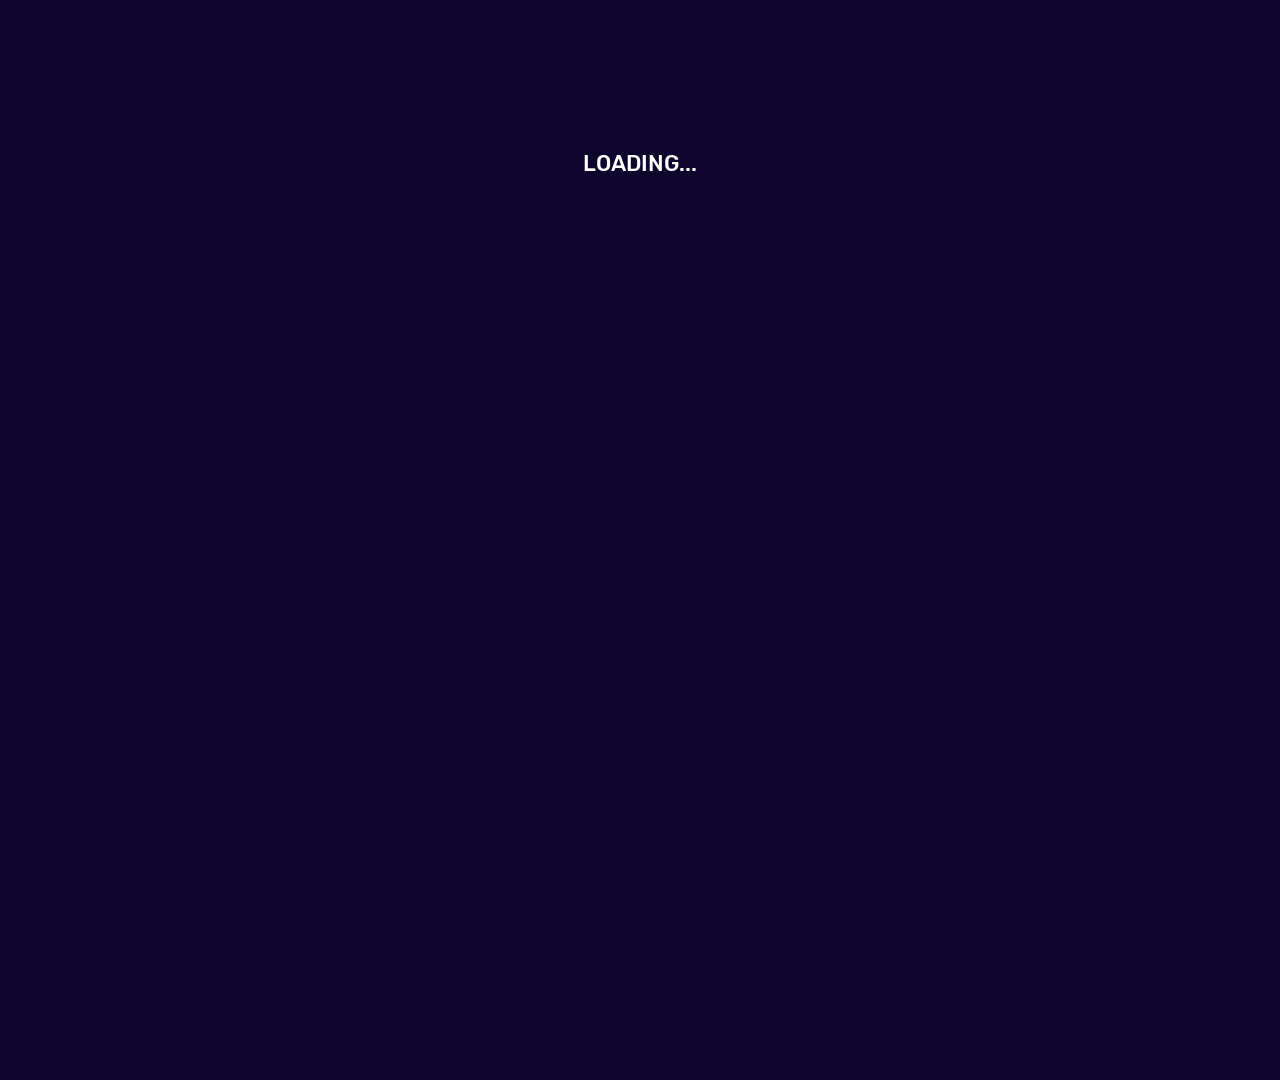
==== commit e8081753: "Restore the real princess sprite sheets (425 px frames) in the 25-position games; the published copi" ====
--- a/assets/wheel-v6clean-25/game-published/index.html
+++ b/assets/wheel-v6clean-25/game-published/index.html
@@ -1,4 +1,4 @@
-<!doctype html><html lang="en"><head><meta charset="utf-8"/><link rel="icon" href="./favicon.png"/><meta name="viewport" content="width=device-width,initial-scale=1"/><meta name="description" content="Web site created using create-react-app"/><title>Double Wheel</title><script src="./replay.js"></script><script defer="defer" src="./static/js/main.d348ebcc.js"></script><link href="./static/css/main.be085d95.css" rel="stylesheet"><style>.background_video{display:none!important}.wheel_stonesCon canvas,.wheel_stonesCon2 canvas{opacity:0!important}.wheel-container{scale:1.058;translate:138px -1px}.wheel-container2{scale:1.058;translate:205px 1px}.con-amazonPrincess{translate:-50px 0}.arrow-container{margin-left:170px}.App{background:#0b140d url(./static/media/background.c09b372e03a655d69d97.webp) center/cover no-repeat!important}.con-amazonPrincess{width:850px!important;height:850px!important}.con-amazonPrincess>div{transform:scale(2.8333);transform-origin:0 0}.CrashVisualization,.CrashHistoryBar,.topTableCounter_container,.PlayerList,.App>section{opacity:0!important;pointer-events:none!important}</style><style>.stonesCon img{width:130px!important;margin:0!important;filter:drop-shadow(0 6px 3px rgba(0,0,0,.7)) drop-shadow(0 0 5px rgba(0,0,0,.45))}.stonesCon img.wild{width:130px!important;margin:0!important}.stonesCon img.s1{left:812.7px;top:353.6px;transform:rotate(-14.40deg)}.stonesCon img.s2{left:825.0px;top:450.6px;transform:rotate(0.00deg)}.stonesCon img.s3{left:812.7px;top:547.6px;transform:rotate(14.40deg)}.stonesCon img.s4{left:776.8px;top:638.5px;transform:rotate(28.80deg)}.stonesCon img.s5{left:719.3px;top:717.6px;transform:rotate(43.20deg)}.stonesCon img.s6{left:644.0px;top:779.9px;transform:rotate(57.60deg)}.stonesCon img.s7{left:555.5px;top:821.5px;transform:rotate(72.00deg)}.stonesCon img.s8{left:459.5px;top:839.8px;transform:rotate(86.40deg)}.stonesCon img.s9{left:361.9px;top:833.7px;transform:rotate(100.80deg)}.stonesCon img.s10{left:268.9px;top:803.5px;transform:rotate(115.20deg)}.stonesCon img.s11{left:186.4px;top:751.1px;transform:rotate(129.60deg)}.stonesCon img.s12{left:119.5px;top:679.8px;transform:rotate(144.00deg)}.stonesCon img.s13{left:72.4px;top:594.2px;transform:rotate(158.40deg)}.stonesCon img.s14{left:48.1px;top:499.5px;transform:rotate(172.80deg)}.stonesCon img.s15{left:48.1px;top:401.7px;transform:rotate(187.20deg)}.stonesCon img.s16{left:72.4px;top:307.0px;transform:rotate(201.60deg)}.stonesCon img.s17{left:119.5px;top:221.4px;transform:rotate(216.00deg)}.stonesCon img.s18{left:186.4px;top:150.1px;transform:rotate(230.40deg)}.stonesCon img.s19{left:268.9px;top:97.7px;transform:rotate(244.80deg)}.stonesCon img.s20{left:361.9px;top:67.5px;transform:rotate(259.20deg)}</style><style>
+<!doctype html><html lang="en"><head><meta charset="utf-8"/><link rel="icon" href="./favicon.png"/><meta name="viewport" content="width=device-width,initial-scale=1"/><meta name="description" content="Web site created using create-react-app"/><title>Double Wheel</title><script src="./replay.js"></script><script defer="defer" src="./static/js/main.d348ebcc.js"></script><link href="./static/css/main.be085d95.css" rel="stylesheet"><style>.background_video{display:none!important}.wheel_stonesCon canvas,.wheel_stonesCon2 canvas{opacity:0!important}.wheel-container{scale:1.058;translate:138px -1px}.wheel-container2{scale:1.058;translate:205px 1px}.con-amazonPrincess{translate:-50px 91px}.arrow-container{margin-left:170px}.App{background:#0b140d url(./static/media/background.c09b372e03a655d69d97.webp) center/cover no-repeat!important}.con-amazonPrincess{width:850px!important;height:850px!important}.con-amazonPrincess>div{transform:scale(2);transform-origin:0 0}.CrashVisualization,.CrashHistoryBar,.topTableCounter_container,.PlayerList,.App>section{opacity:0!important;pointer-events:none!important}</style><style>.stonesCon img{width:130px!important;margin:0!important;filter:drop-shadow(0 6px 3px rgba(0,0,0,.7)) drop-shadow(0 0 5px rgba(0,0,0,.45))}.stonesCon img.wild{width:130px!important;margin:0!important}.stonesCon img.s1{left:812.7px;top:353.6px;transform:rotate(-14.40deg)}.stonesCon img.s2{left:825.0px;top:450.6px;transform:rotate(0.00deg)}.stonesCon img.s3{left:812.7px;top:547.6px;transform:rotate(14.40deg)}.stonesCon img.s4{left:776.8px;top:638.5px;transform:rotate(28.80deg)}.stonesCon img.s5{left:719.3px;top:717.6px;transform:rotate(43.20deg)}.stonesCon img.s6{left:644.0px;top:779.9px;transform:rotate(57.60deg)}.stonesCon img.s7{left:555.5px;top:821.5px;transform:rotate(72.00deg)}.stonesCon img.s8{left:459.5px;top:839.8px;transform:rotate(86.40deg)}.stonesCon img.s9{left:361.9px;top:833.7px;transform:rotate(100.80deg)}.stonesCon img.s10{left:268.9px;top:803.5px;transform:rotate(115.20deg)}.stonesCon img.s11{left:186.4px;top:751.1px;transform:rotate(129.60deg)}.stonesCon img.s12{left:119.5px;top:679.8px;transform:rotate(144.00deg)}.stonesCon img.s13{left:72.4px;top:594.2px;transform:rotate(158.40deg)}.stonesCon img.s14{left:48.1px;top:499.5px;transform:rotate(172.80deg)}.stonesCon img.s15{left:48.1px;top:401.7px;transform:rotate(187.20deg)}.stonesCon img.s16{left:72.4px;top:307.0px;transform:rotate(201.60deg)}.stonesCon img.s17{left:119.5px;top:221.4px;transform:rotate(216.00deg)}.stonesCon img.s18{left:186.4px;top:150.1px;transform:rotate(230.40deg)}.stonesCon img.s19{left:268.9px;top:97.7px;transform:rotate(244.80deg)}.stonesCon img.s20{left:361.9px;top:67.5px;transform:rotate(259.20deg)}</style><style>
 @font-face{font-family:"AlfaSC";src:url(./static/media/alfa-x.woff) format("woff");font-display:block}
 /* multiplier: carved gold numerals, optically centred on the medallion (wheel centre is at y=572 inside the container) */
 .wheel-container #final-value,.wheel-container2 #final-value,.wheel-container #final-valueSecond,.wheel-container2 #final-valueSecond,.wheel-container .final-value,.wheel-container2 .final-value{font-family:"AlfaSC",serif!important;font-size:200px!important;line-height:1!important;height:auto!important;letter-spacing:0!important;top:calc(572px - 0.461em)!important;filter:drop-shadow(0 4px 0 #4a2704) drop-shadow(0 9px 10px rgba(0,0,0,.55))}
